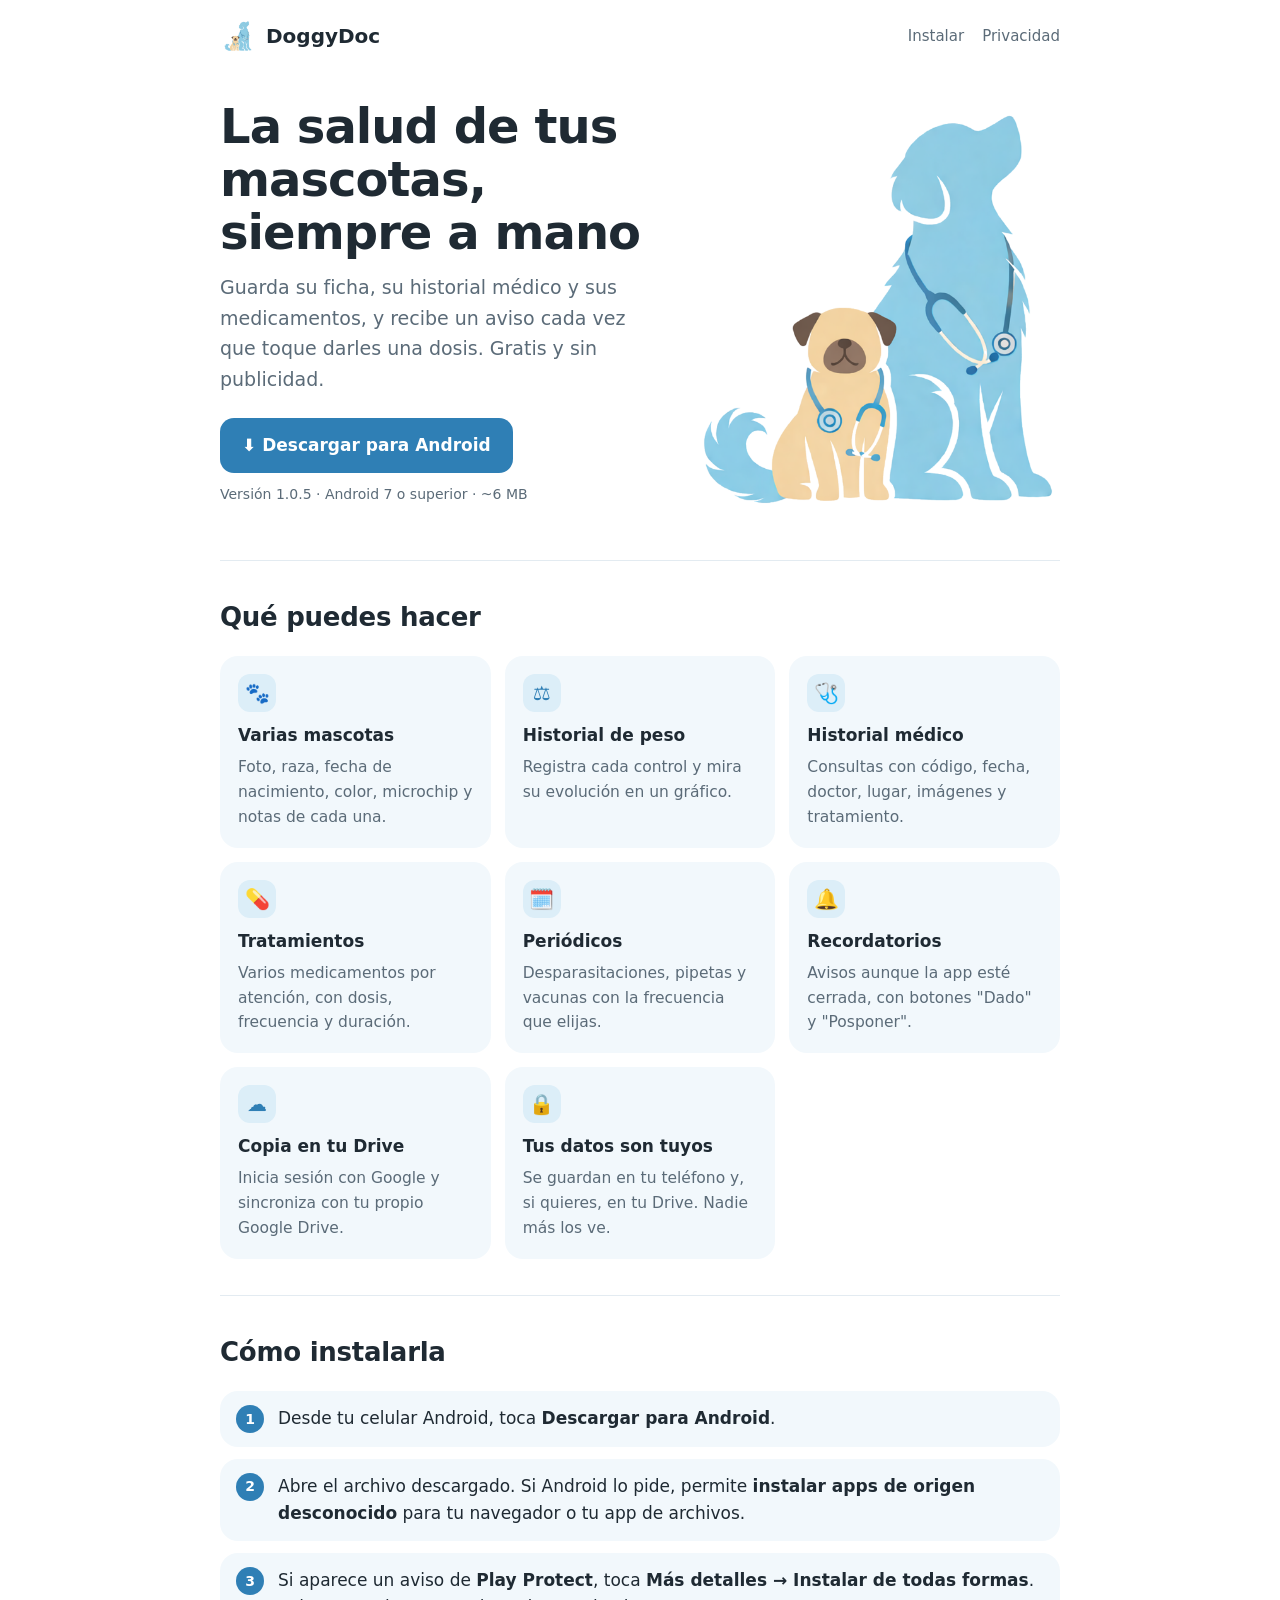
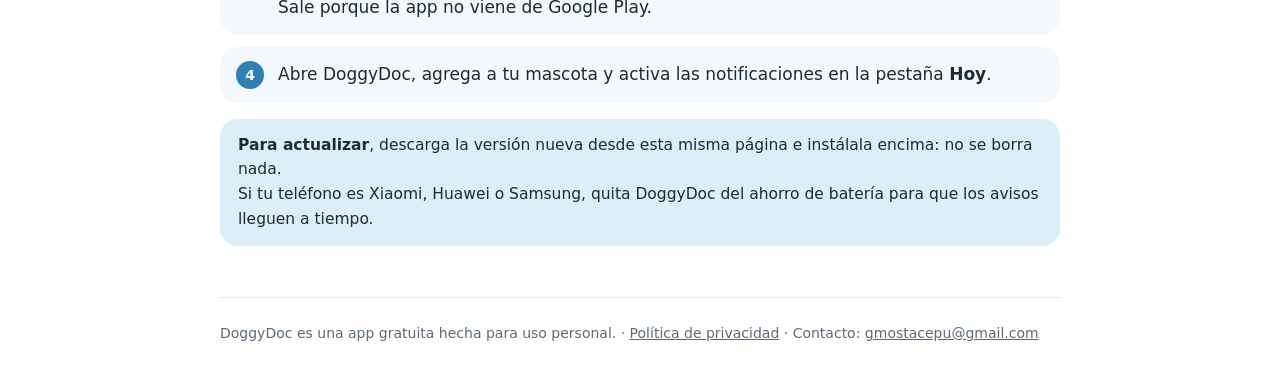
==== index.html @ e7a192d1 "Página de DoggyDoc: inicio, descarga del APK y política de privacidad Co-Authored-By: Claude Opus 5." ====
<!doctype html>
<html lang="es">
<head>
  <meta charset="utf-8">
  <meta name="viewport" content="width=device-width, initial-scale=1">
  <title>DoggyDoc · Salud y medicamentos de tus mascotas</title>
  <meta name="description" content="App gratuita para Android: ficha de tus mascotas, historial médico, peso, medicamentos y recordatorios.">
  <link rel="icon" href="icon.png">
  <link rel="stylesheet" href="styles.css">
</head>
<body>
  <div class="wrap">
    <header class="top">
      <a class="brand" href="./"><img src="icon.png" alt=""> DoggyDoc</a>
      <nav><a href="#instalar">Instalar</a><a href="privacidad.html">Privacidad</a></nav>
    </header>

    <div class="hero">
      <div>
        <h1>La salud de tus mascotas, siempre a mano</h1>
        <p class="lead">Guarda su ficha, su historial médico y sus medicamentos, y recibe un aviso cada vez que toque darles una dosis. Gratis y sin publicidad.</p>
        <a class="btn" href="DoggyDoc.apk" download>⬇ Descargar para Android</a>
        <p class="meta">Versión <span id="ver">1.0.5</span> · Android 7 o superior · ~6 MB</p>
      </div>
      <img src="hero.png" alt="Ilustración de dos perros con estetoscopio">
    </div>

    <section>
      <h2>Qué puedes hacer</h2>
      <div class="grid">
        <div class="card"><div class="ico">🐾</div><h3>Varias mascotas</h3><p>Foto, raza, fecha de nacimiento, color, microchip y notas de cada una.</p></div>
        <div class="card"><div class="ico">⚖️</div><h3>Historial de peso</h3><p>Registra cada control y mira su evolución en un gráfico.</p></div>
        <div class="card"><div class="ico">🩺</div><h3>Historial médico</h3><p>Consultas con código, fecha, doctor, lugar, imágenes y tratamiento.</p></div>
        <div class="card"><div class="ico">💊</div><h3>Tratamientos</h3><p>Varios medicamentos por atención, con dosis, frecuencia y duración.</p></div>
        <div class="card"><div class="ico">🗓️</div><h3>Periódicos</h3><p>Desparasitaciones, pipetas y vacunas con la frecuencia que elijas.</p></div>
        <div class="card"><div class="ico">🔔</div><h3>Recordatorios</h3><p>Avisos aunque la app esté cerrada, con botones "Dado" y "Posponer".</p></div>
        <div class="card"><div class="ico">☁️</div><h3>Copia en tu Drive</h3><p>Inicia sesión con Google y sincroniza con tu propio Google Drive.</p></div>
        <div class="card"><div class="ico">🔒</div><h3>Tus datos son tuyos</h3><p>Se guardan en tu teléfono y, si quieres, en tu Drive. Nadie más los ve.</p></div>
      </div>
    </section>

    <section id="instalar">
      <h2>Cómo instalarla</h2>
      <ol class="steps">
        <li>Desde tu celular Android, toca <b>Descargar para Android</b>.</li>
        <li>Abre el archivo descargado. Si Android lo pide, permite <b>instalar apps de origen desconocido</b> para tu navegador o tu app de archivos.</li>
        <li>Si aparece un aviso de <b>Play Protect</b>, toca <b>Más detalles → Instalar de todas formas</b>. Sale porque la app no viene de Google Play.</li>
        <li>Abre DoggyDoc, agrega a tu mascota y activa las notificaciones en la pestaña <b>Hoy</b>.</li>
      </ol>
      <p class="note"><b>Para actualizar</b>, descarga la versión nueva desde esta misma página e instálala encima: no se borra nada.<br>
      Si tu teléfono es Xiaomi, Huawei o Samsung, quita DoggyDoc del ahorro de batería para que los avisos lleguen a tiempo.</p>
    </section>

    <footer>
      DoggyDoc es una app gratuita hecha para uso personal. ·
      <a href="privacidad.html">Política de privacidad</a> ·
      Contacto: <a href="mailto:gmostacepu@gmail.com">gmostacepu@gmail.com</a>
    </footer>
  </div>
</body>
</html>
---- styles.css ----
:root {
  --bg: #FFFFFF;
  --soft: #F2F8FC;
  --ink: #1F2A33;
  --ink-2: #5B6B78;
  --line: #E3EBF1;
  --blue: #2F7FB5;
  --blue-soft: #DCEEF8;
  --sand: #F3D9A8;
  --r: 18px;
}
@media (prefers-color-scheme: dark) {
  :root {
    --bg: #121A20; --soft: #18232B; --ink: #E8F0F5; --ink-2: #9FB1BE;
    --line: #26343E; --blue: #7CC0EA; --blue-soft: #1D3442; --sand: #6B5634;
  }
}
* { box-sizing: border-box; }
html { -webkit-text-size-adjust: 100%; }
body {
  margin: 0; background: var(--bg); color: var(--ink);
  font-family: system-ui, -apple-system, "Segoe UI", Roboto, sans-serif; line-height: 1.6; font-size: 17px;
}
a { color: var(--blue); }
.wrap { max-width: 880px; margin: 0 auto; padding: 0 20px; }
header.top { display: flex; align-items: center; justify-content: space-between; padding: 18px 0; }
.brand { display: flex; align-items: center; gap: 10px; font-weight: 800; font-size: 20px; color: var(--ink); text-decoration: none; }
.brand img { width: 36px; height: 36px; border-radius: 9px; }
nav a { color: var(--ink-2); text-decoration: none; margin-left: 18px; font-size: 15px; }

.hero { display: grid; grid-template-columns: 1.1fr .9fr; gap: 32px; align-items: center; padding: 28px 0 40px; }
.hero h1 { font-size: clamp(32px, 6vw, 48px); line-height: 1.1; margin: 0 0 14px; letter-spacing: -.02em; }
.hero p.lead { font-size: 19px; color: var(--ink-2); margin: 0 0 24px; }
.hero img { width: 100%; height: auto; }
.btn {
  display: inline-flex; align-items: center; gap: 10px; background: var(--blue); color: #fff; text-decoration: none;
  font-weight: 700; padding: 14px 22px; border-radius: 14px; font-size: 17px;
}
@media (prefers-color-scheme: dark) { .btn { color: #0E1A22; } }
.meta { color: var(--ink-2); font-size: 14px; margin-top: 10px; }

section { padding: 36px 0; border-top: 1px solid var(--line); }
h2 { font-size: 26px; margin: 0 0 18px; letter-spacing: -.01em; }
.grid { display: grid; grid-template-columns: repeat(auto-fit, minmax(220px, 1fr)); gap: 14px; }
.card { background: var(--soft); border-radius: var(--r); padding: 18px; }
.card h3 { margin: 0 0 6px; font-size: 17px; }
.card p { margin: 0; color: var(--ink-2); font-size: 15.5px; }
.ico { width: 38px; height: 38px; border-radius: 12px; background: var(--blue-soft); color: var(--blue); display: grid; place-items: center; margin-bottom: 10px; font-size: 20px; }

ol.steps { counter-reset: s; list-style: none; padding: 0; margin: 0; display: grid; gap: 12px; }
ol.steps li { counter-increment: s; position: relative; padding: 14px 16px 14px 58px; background: var(--soft); border-radius: var(--r); }
ol.steps li::before {
  content: counter(s); position: absolute; left: 16px; top: 14px; width: 28px; height: 28px; border-radius: 50%;
  background: var(--blue); color: var(--bg); display: grid; place-items: center; font-weight: 800; font-size: 14px;
}
.note { background: var(--blue-soft); border-radius: var(--r); padding: 14px 18px; margin-top: 16px; font-size: 15.5px; }

footer { border-top: 1px solid var(--line); padding: 24px 0 40px; color: var(--ink-2); font-size: 14px; }
footer a { color: var(--ink-2); }

/* Política */
.doc { padding: 10px 0 40px; }
.doc h1 { font-size: 34px; margin: 10px 0 4px; }
.doc .updated { color: var(--ink-2); margin: 0 0 24px; }
.doc h2 { font-size: 21px; margin: 28px 0 8px; }
.doc p, .doc li { color: var(--ink); }
.doc ul { padding-left: 22px; }

@media (max-width: 680px) {
  .hero { grid-template-columns: 1fr; padding-top: 8px; }
  .hero img { max-width: 300px; margin: 0 auto; order: -1; }
  nav a { margin-left: 12px; }
}
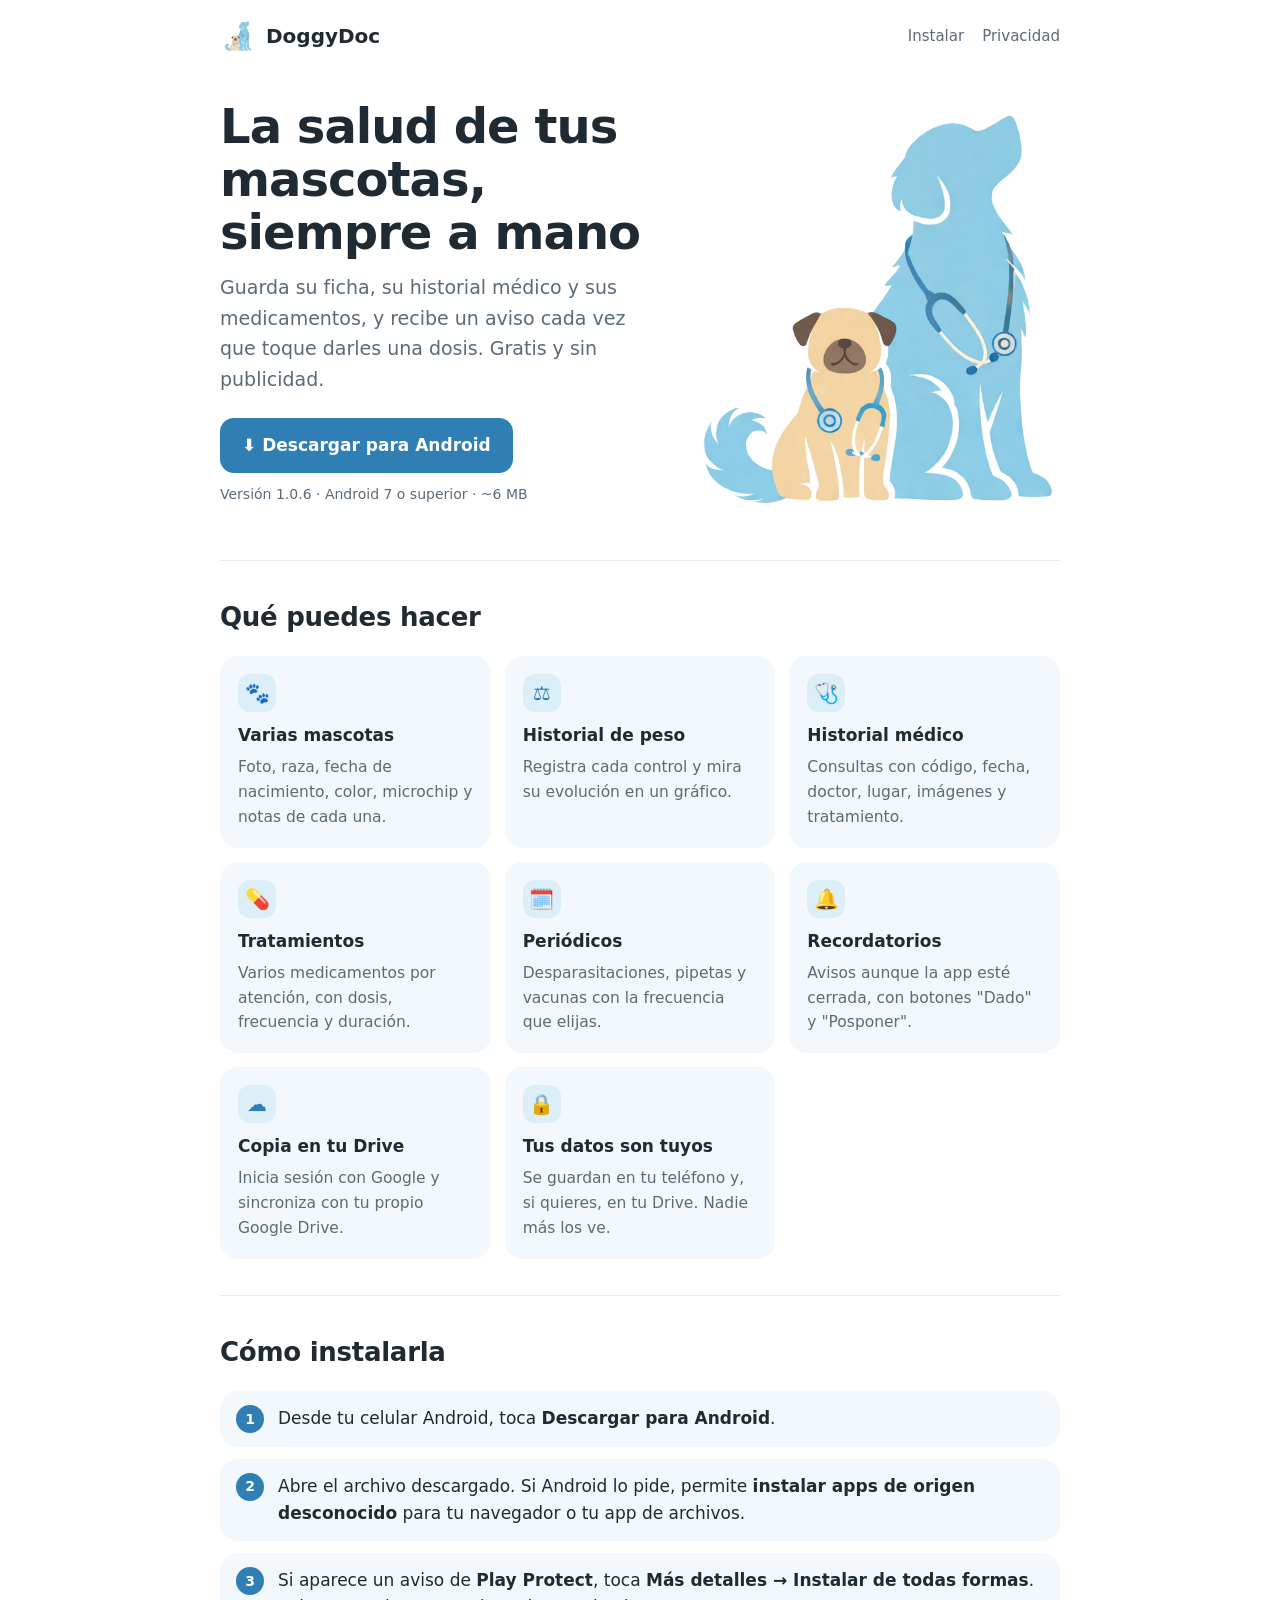
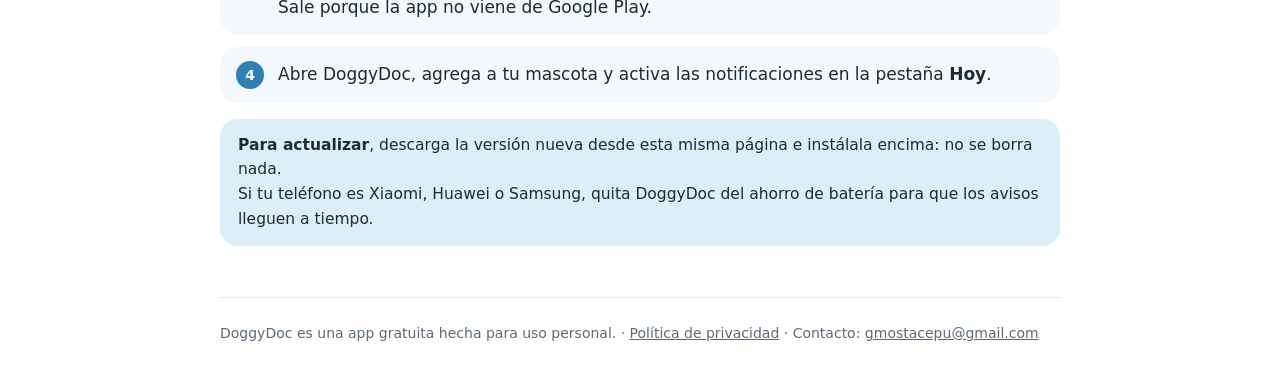
==== commit f0cb9b68: "APK v1.0.6 Co-Authored-By: Claude Opus 5.5 <noreply@anthropic.com> Claude-Session: https://claude.ai" ====
--- a/index.html
+++ b/index.html
@@ -20,7 +20,7 @@
         <h1>La salud de tus mascotas, siempre a mano</h1>
         <p class="lead">Guarda su ficha, su historial médico y sus medicamentos, y recibe un aviso cada vez que toque darles una dosis. Gratis y sin publicidad.</p>
         <a class="btn" href="DoggyDoc.apk" download>⬇ Descargar para Android</a>
-        <p class="meta">Versión <span id="ver">1.0.5</span> · Android 7 o superior · ~6 MB</p>
+        <p class="meta">Versión <span id="ver">1.0.6</span> · Android 7 o superior · ~6 MB</p>
       </div>
       <img src="hero.png" alt="Ilustración de dos perros con estetoscopio">
     </div>
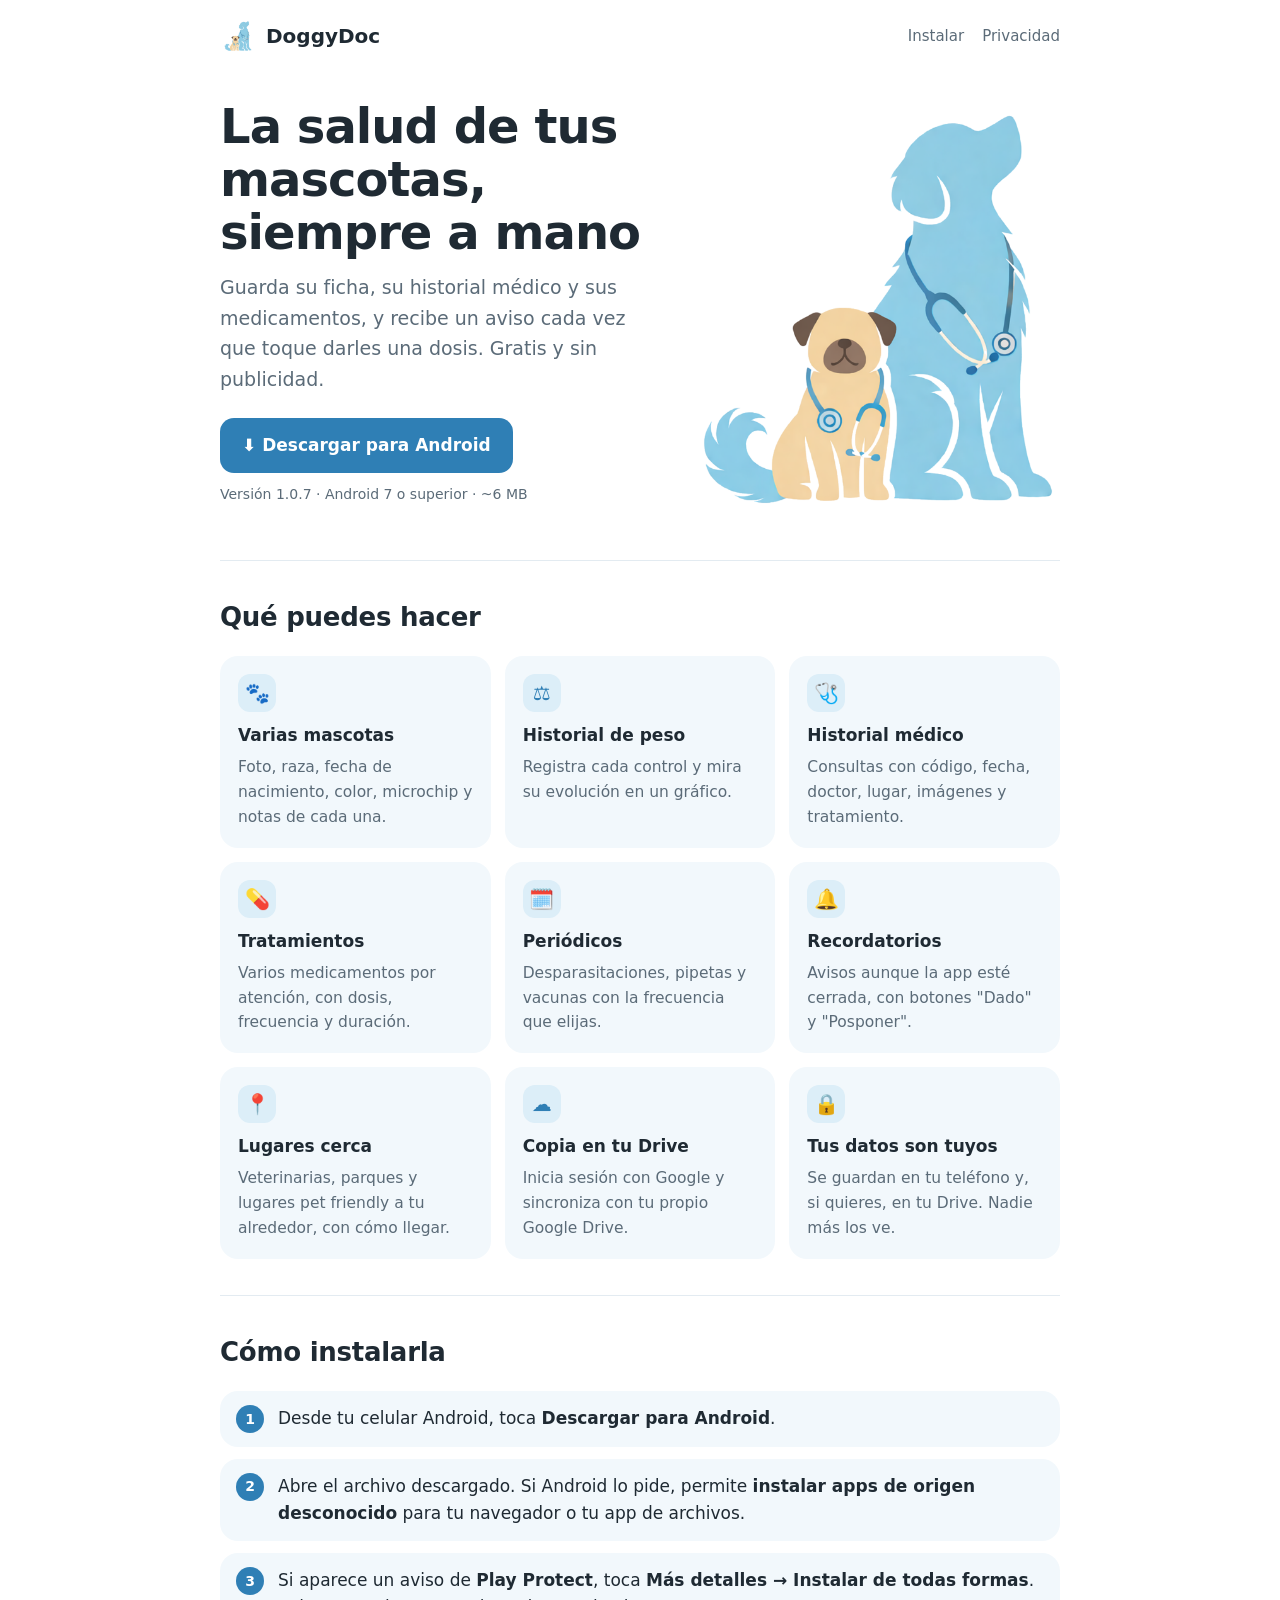
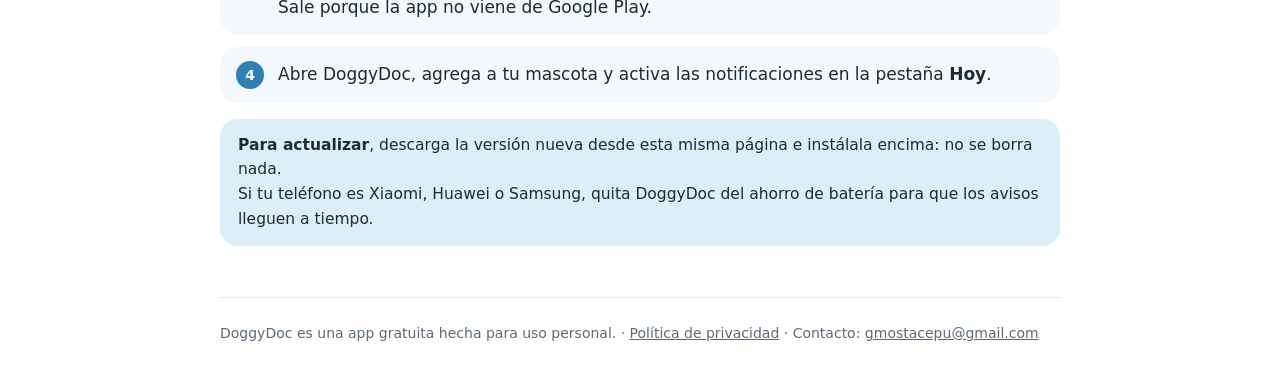
==== commit 7ba384a4: "APK v1.0.7, lugares cercanos y política de privacidad actualizada Co-Authored-By: Claude Opus 5.5 <n" ====
--- a/index.html
+++ b/index.html
@@ -20,7 +20,7 @@
         <h1>La salud de tus mascotas, siempre a mano</h1>
         <p class="lead">Guarda su ficha, su historial médico y sus medicamentos, y recibe un aviso cada vez que toque darles una dosis. Gratis y sin publicidad.</p>
         <a class="btn" href="DoggyDoc.apk" download>⬇ Descargar para Android</a>
-        <p class="meta">Versión <span id="ver">1.0.6</span> · Android 7 o superior · ~6 MB</p>
+        <p class="meta">Versión <span id="ver">1.0.7</span> · Android 7 o superior · ~6 MB</p>
       </div>
       <img src="hero.png" alt="Ilustración de dos perros con estetoscopio">
     </div>
@@ -34,6 +34,7 @@
         <div class="card"><div class="ico">💊</div><h3>Tratamientos</h3><p>Varios medicamentos por atención, con dosis, frecuencia y duración.</p></div>
         <div class="card"><div class="ico">🗓️</div><h3>Periódicos</h3><p>Desparasitaciones, pipetas y vacunas con la frecuencia que elijas.</p></div>
         <div class="card"><div class="ico">🔔</div><h3>Recordatorios</h3><p>Avisos aunque la app esté cerrada, con botones "Dado" y "Posponer".</p></div>
+        <div class="card"><div class="ico">📍</div><h3>Lugares cerca</h3><p>Veterinarias, parques y lugares pet friendly a tu alrededor, con cómo llegar.</p></div>
         <div class="card"><div class="ico">☁️</div><h3>Copia en tu Drive</h3><p>Inicia sesión con Google y sincroniza con tu propio Google Drive.</p></div>
         <div class="card"><div class="ico">🔒</div><h3>Tus datos son tuyos</h3><p>Se guardan en tu teléfono y, si quieres, en tu Drive. Nadie más los ve.</p></div>
       </div>
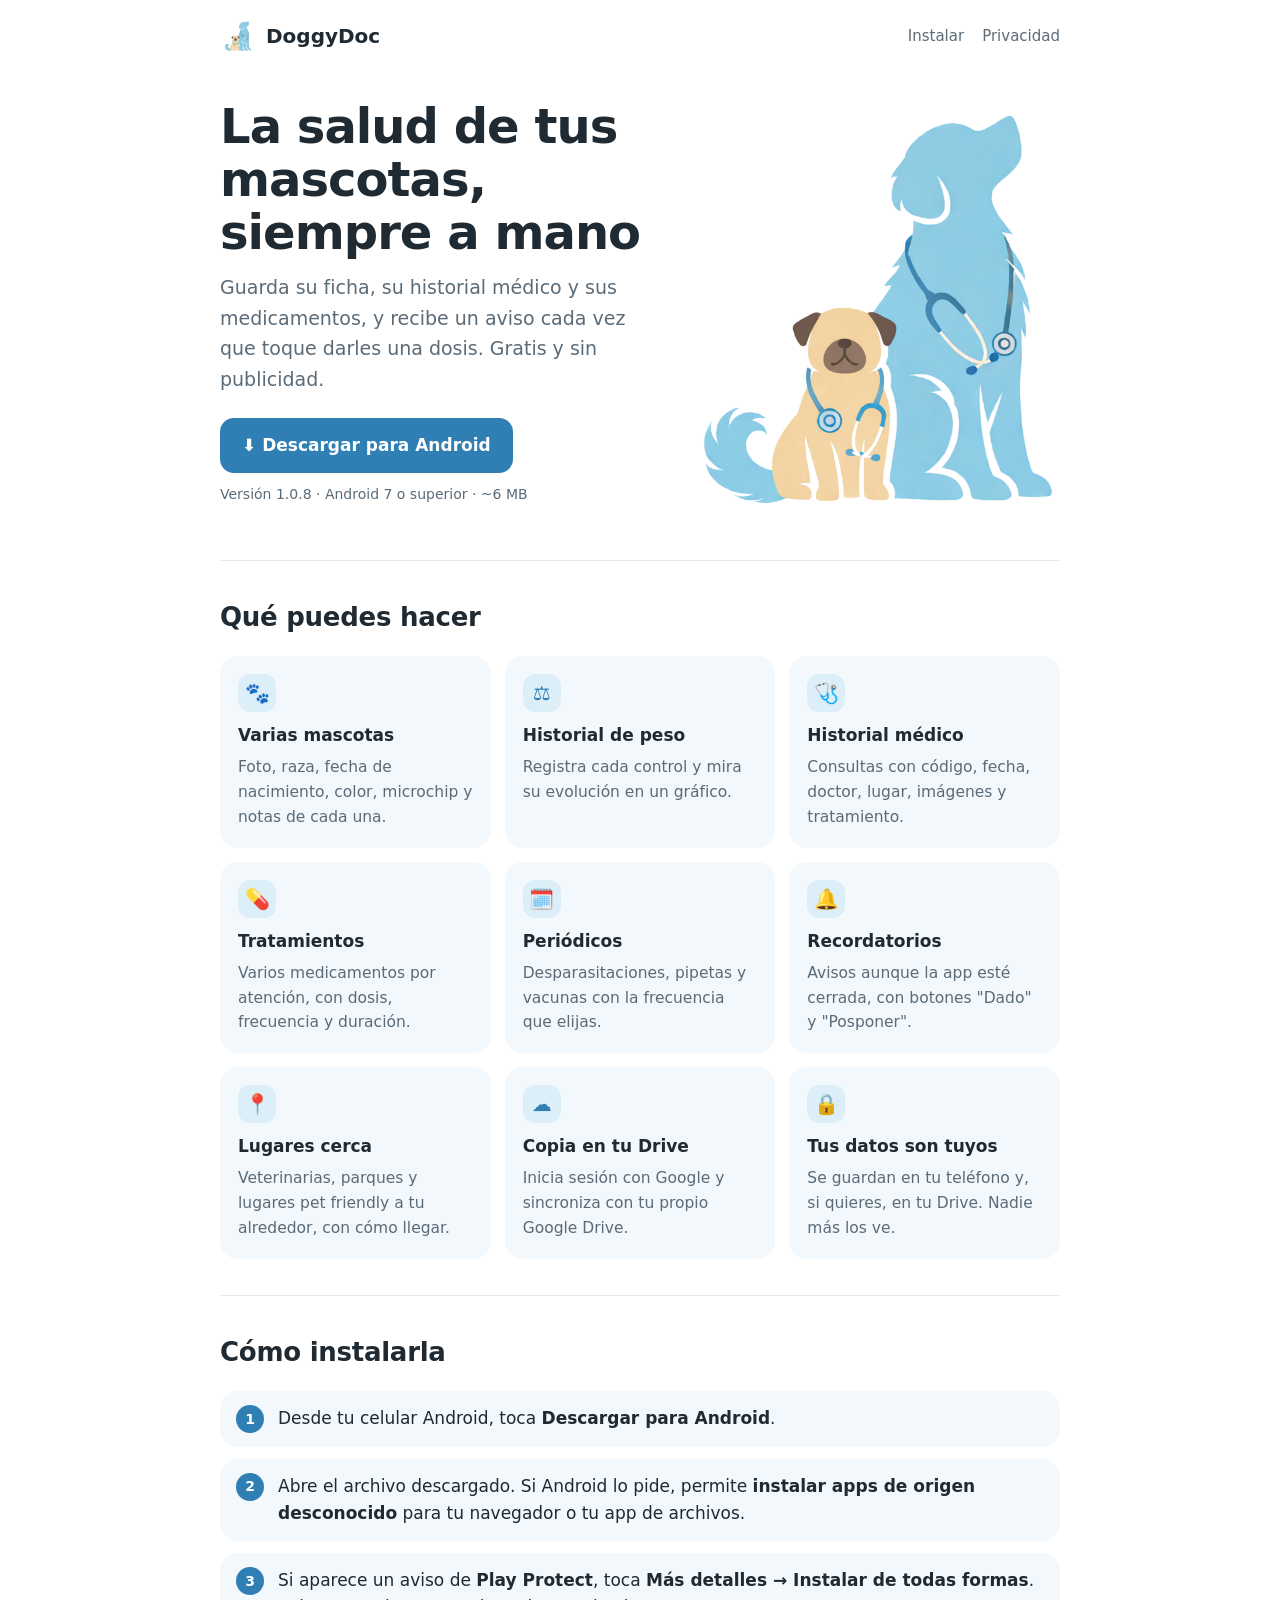
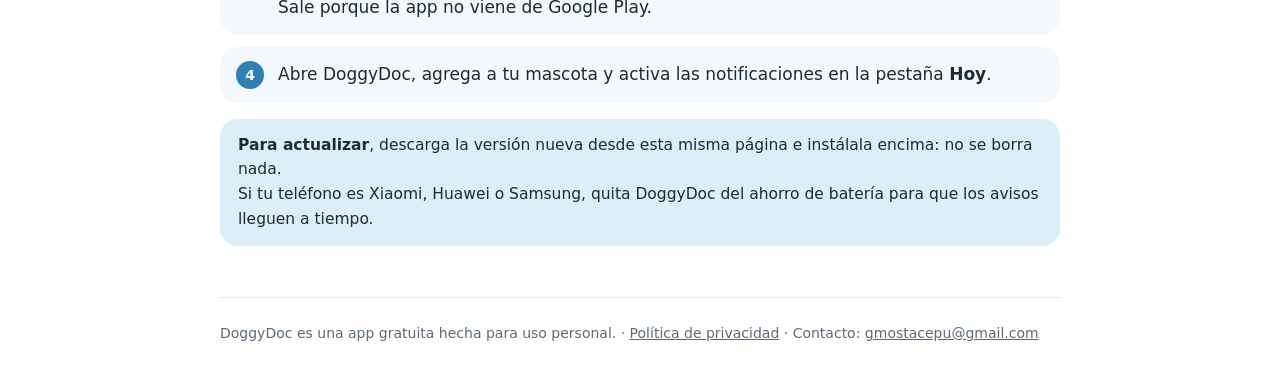
==== commit 97158f88: "APK v1.0.8 Co-Authored-By: Claude Opus 5.5 <noreply@anthropic.com> Claude-Session: https://claude.ai" ====
--- a/index.html
+++ b/index.html
@@ -20,7 +20,7 @@
         <h1>La salud de tus mascotas, siempre a mano</h1>
         <p class="lead">Guarda su ficha, su historial médico y sus medicamentos, y recibe un aviso cada vez que toque darles una dosis. Gratis y sin publicidad.</p>
         <a class="btn" href="DoggyDoc.apk" download>⬇ Descargar para Android</a>
-        <p class="meta">Versión <span id="ver">1.0.7</span> · Android 7 o superior · ~6 MB</p>
+        <p class="meta">Versión <span id="ver">1.0.8</span> · Android 7 o superior · ~6 MB</p>
       </div>
       <img src="hero.png" alt="Ilustración de dos perros con estetoscopio">
     </div>
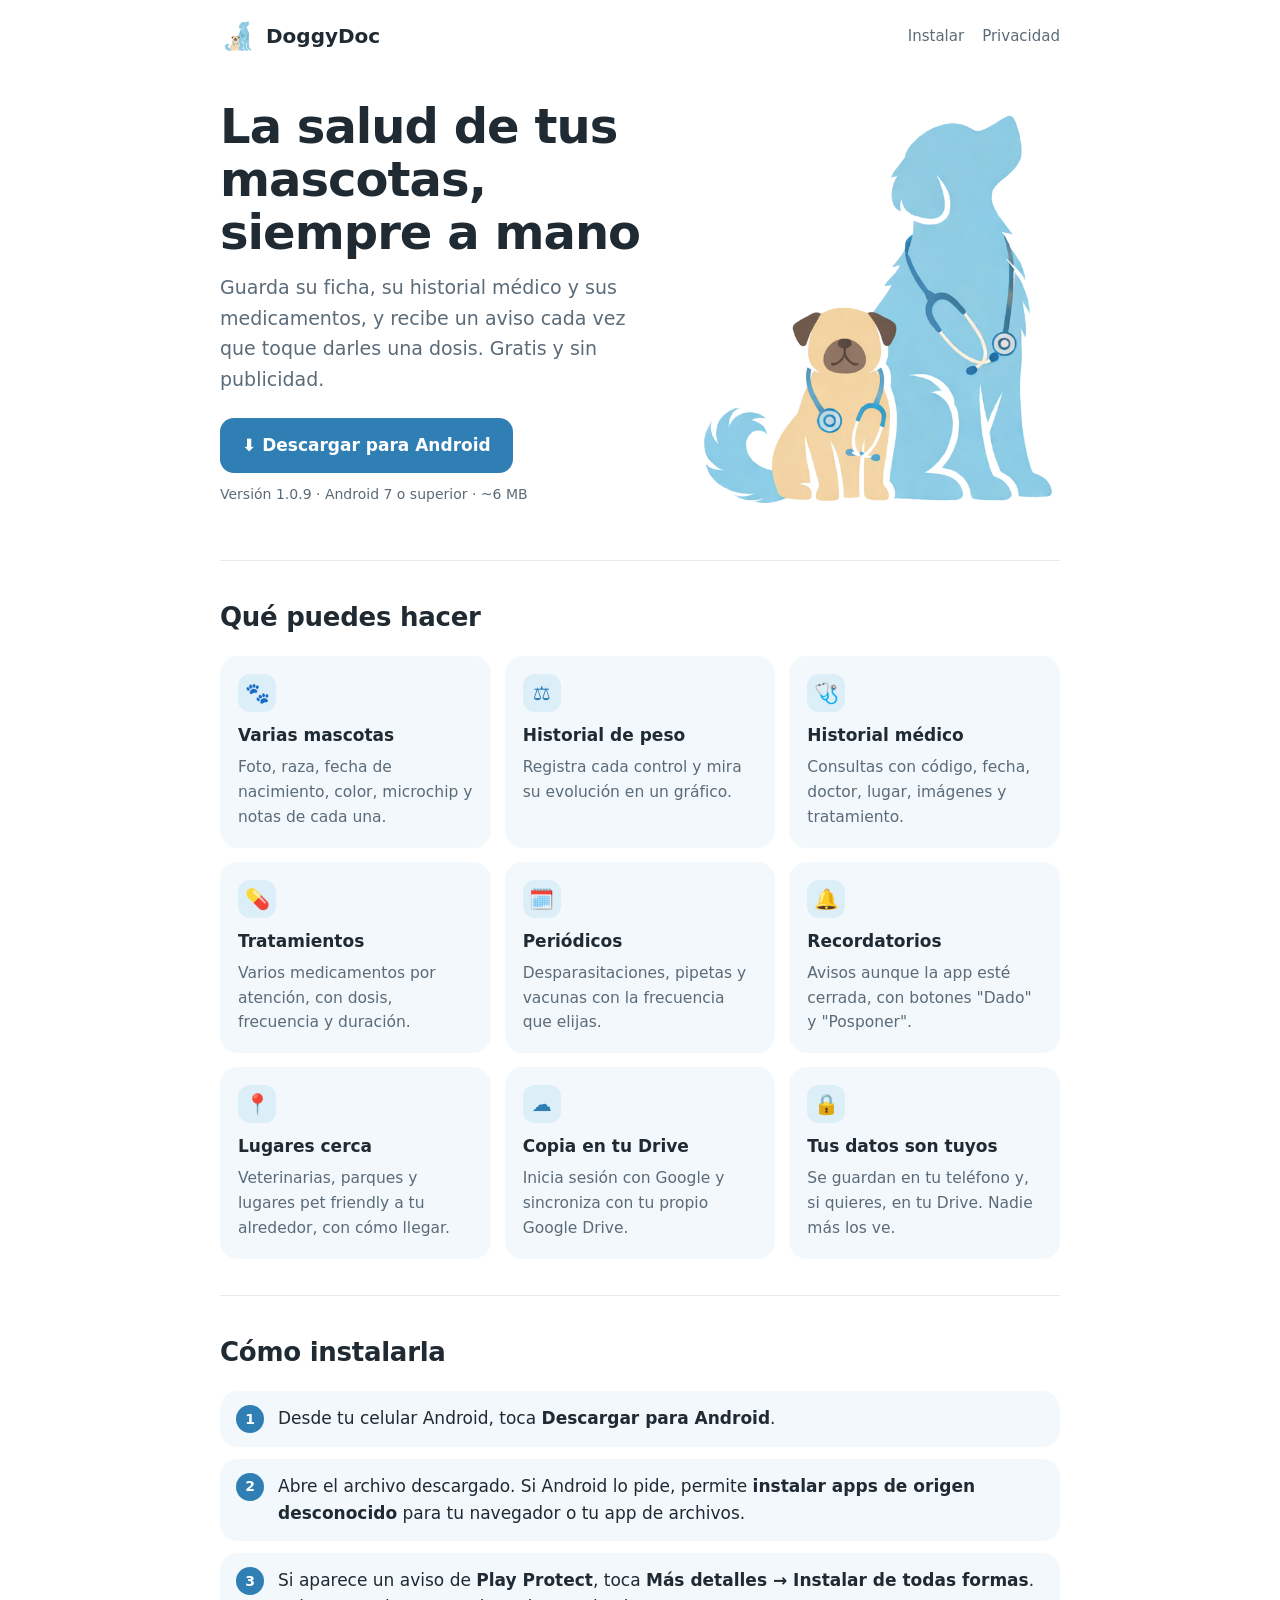
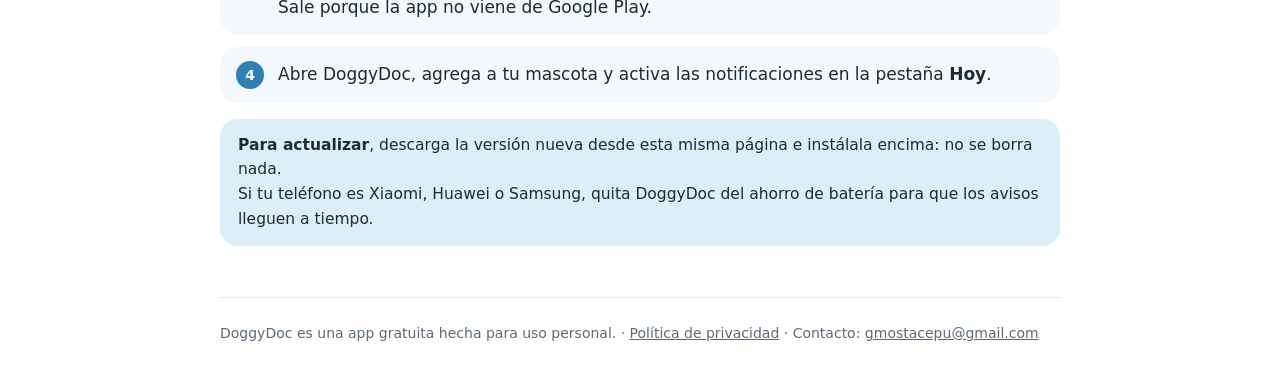
==== commit 6f49f48e: "APK v1.0.9 y política de privacidad (Photon) Co-Authored-By: Claude Opus 5.5 <noreply@anthropic.com>" ====
--- a/index.html
+++ b/index.html
@@ -20,7 +20,7 @@
         <h1>La salud de tus mascotas, siempre a mano</h1>
         <p class="lead">Guarda su ficha, su historial médico y sus medicamentos, y recibe un aviso cada vez que toque darles una dosis. Gratis y sin publicidad.</p>
         <a class="btn" href="DoggyDoc.apk" download>⬇ Descargar para Android</a>
-        <p class="meta">Versión <span id="ver">1.0.8</span> · Android 7 o superior · ~6 MB</p>
+        <p class="meta">Versión <span id="ver">1.0.9</span> · Android 7 o superior · ~6 MB</p>
       </div>
       <img src="hero.png" alt="Ilustración de dos perros con estetoscopio">
     </div>
